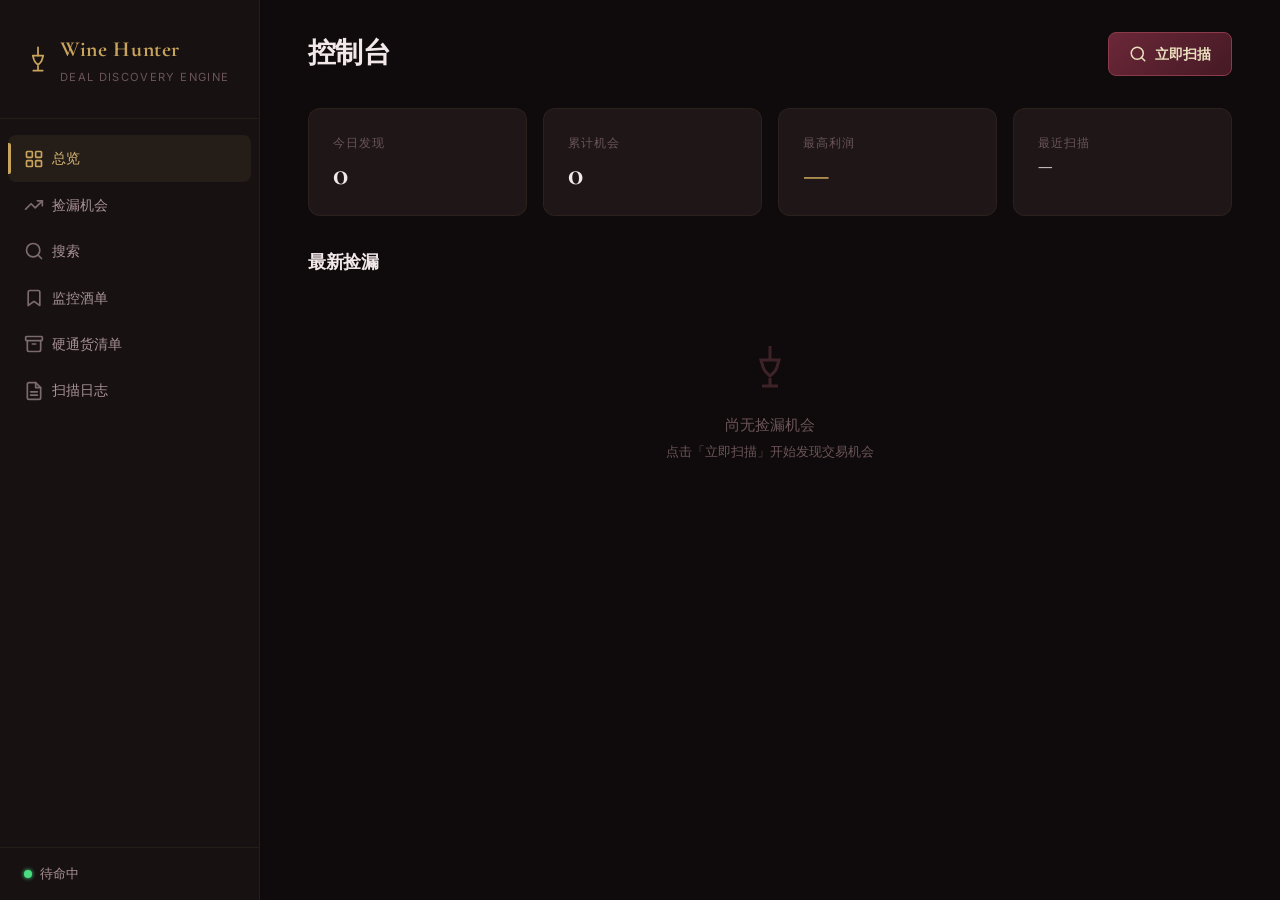
==== static/index.html @ 41a46a7b "Refactor: flatten directory structure for Zeabur deployment" ====
<!DOCTYPE html>
<html lang="zh-CN">

<head>
    <meta charset="UTF-8">
    <meta name="viewport" content="width=device-width, initial-scale=1.0, viewport-fit=cover">
    <title>Wine Deal Hunter — 葡萄酒捡漏助手</title>
    <meta name="description" content="全球葡萄酒价格比对，发现有利可图的保值酒交易机会">
    <link rel="stylesheet" href="/static/style.css">
    <!-- Favicon -->
    <link rel="icon"
        href="data:image/svg+xml,<svg xmlns='http://www.w3.org/2000/svg' viewBox='0 0 24 24' fill='%238b3a4a'><path d='M7 2v2h1v4.17L3.5 13.5c-.78.78-.78 2.05 0 2.83L7.17 20H16.83l3.67-3.67c.78-.78.78-2.05 0-2.83L16 8.17V4h1V2H7z'/></svg>">
    <!-- Apple Touch -->
    <meta name="apple-mobile-web-app-capable" content="yes">
    <meta name="apple-mobile-web-app-status-bar-style" content="black-translucent">
    <meta name="theme-color" content="#0f0a0b">
</head>

<body>
    <!-- ===== 桌面侧边栏 ===== -->
    <nav class="sidebar" aria-label="主导航">
        <div class="sidebar-header">
            <div class="logo">
                <svg viewBox="0 0 24 24" fill="none" stroke="currentColor" stroke-width="1.5" stroke-linecap="round"
                    stroke-linejoin="round">
                    <path d="M8 22h8M12 18v4M12 2v7" />
                    <path d="M7.5 9h9l-1 3.5c-.3 1-.8 1.9-1.5 2.6L12 17l-2-1.9A7.5 7.5 0 0 1 8.5 12.5L7.5 9z" />
                </svg>
                <div>
                    <div class="logo-text">Wine Hunter</div>
                    <div class="logo-sub">Deal Discovery Engine</div>
                </div>
            </div>
        </div>

        <ul class="nav-menu" role="menubar">
            <li class="nav-item active" data-page="dashboard" role="menuitem" tabindex="0">
                <!-- Grid/Dashboard icon -->
                <svg viewBox="0 0 24 24" fill="none" stroke="currentColor" stroke-width="2" stroke-linecap="round"
                    stroke-linejoin="round">
                    <rect x="3" y="3" width="7" height="7" rx="1" />
                    <rect x="14" y="3" width="7" height="7" rx="1" />
                    <rect x="3" y="14" width="7" height="7" rx="1" />
                    <rect x="14" y="14" width="7" height="7" rx="1" />
                </svg>
                <span>总览</span>
            </li>
            <li class="nav-item" data-page="opportunities" role="menuitem" tabindex="0">
                <!-- TrendingUp icon -->
                <svg viewBox="0 0 24 24" fill="none" stroke="currentColor" stroke-width="2" stroke-linecap="round"
                    stroke-linejoin="round">
                    <polyline points="22 7 13.5 15.5 8.5 10.5 2 17" />
                    <polyline points="16 7 22 7 22 13" />
                </svg>
                <span>捡漏机会</span>
            </li>
            <li class="nav-item" data-page="search" role="menuitem" tabindex="0">
                <!-- Search icon -->
                <svg viewBox="0 0 24 24" fill="none" stroke="currentColor" stroke-width="2" stroke-linecap="round"
                    stroke-linejoin="round">
                    <circle cx="11" cy="11" r="8" />
                    <line x1="21" y1="21" x2="16.65" y2="16.65" />
                </svg>
                <span>搜索</span>
            </li>
            <li class="nav-item" data-page="watchlist" role="menuitem" tabindex="0">
                <!-- Bookmark icon -->
                <svg viewBox="0 0 24 24" fill="none" stroke="currentColor" stroke-width="2" stroke-linecap="round"
                    stroke-linejoin="round">
                    <path d="M19 21l-7-5-7 5V5a2 2 0 0 1 2-2h10a2 2 0 0 1 2 2z" />
                </svg>
                <span>监控酒单</span>
            </li>
            <li class="nav-item" data-page="wines" role="menuitem" tabindex="0">
                <!-- Archive icon -->
                <svg viewBox="0 0 24 24" fill="none" stroke="currentColor" stroke-width="2" stroke-linecap="round"
                    stroke-linejoin="round">
                    <rect x="2" y="3" width="20" height="5" rx="1" />
                    <path d="M4 8v11a2 2 0 0 0 2 2h12a2 2 0 0 0 2-2V8" />
                    <path d="M10 12h4" />
                </svg>
                <span>硬通货清单</span>
            </li>
            <li class="nav-item" data-page="logs" role="menuitem" tabindex="0">
                <!-- FileText icon -->
                <svg viewBox="0 0 24 24" fill="none" stroke="currentColor" stroke-width="2" stroke-linecap="round"
                    stroke-linejoin="round">
                    <path d="M14 2H6a2 2 0 0 0-2 2v16a2 2 0 0 0 2 2h12a2 2 0 0 0 2-2V8z" />
                    <polyline points="14 2 14 8 20 8" />
                    <line x1="16" y1="13" x2="8" y2="13" />
                    <line x1="16" y1="17" x2="8" y2="17" />
                </svg>
                <span>扫描日志</span>
            </li>
        </ul>

        <div class="sidebar-footer">
            <div class="scan-indicator" id="sidebarStatus">
                <span class="scan-dot"></span>
                <span>待命中</span>
            </div>
        </div>
    </nav>

    <!-- ===== 移动端底部导航 ===== -->
    <nav class="mobile-nav" aria-label="移动导航">
        <ul class="mobile-nav-items" role="menubar">
            <li class="mobile-nav-item active" data-page="dashboard" role="menuitem">
                <svg viewBox="0 0 24 24" fill="none" stroke="currentColor" stroke-width="2" stroke-linecap="round"
                    stroke-linejoin="round">
                    <rect x="3" y="3" width="7" height="7" rx="1" />
                    <rect x="14" y="3" width="7" height="7" rx="1" />
                    <rect x="3" y="14" width="7" height="7" rx="1" />
                    <rect x="14" y="14" width="7" height="7" rx="1" />
                </svg>
                <span>总览</span>
            </li>
            <li class="mobile-nav-item" data-page="opportunities" role="menuitem">
                <svg viewBox="0 0 24 24" fill="none" stroke="currentColor" stroke-width="2" stroke-linecap="round"
                    stroke-linejoin="round">
                    <polyline points="22 7 13.5 15.5 8.5 10.5 2 17" />
                    <polyline points="16 7 22 7 22 13" />
                </svg>
                <span>捡漏</span>
            </li>
            <li class="mobile-nav-item" data-page="search" role="menuitem">
                <svg viewBox="0 0 24 24" fill="none" stroke="currentColor" stroke-width="2" stroke-linecap="round"
                    stroke-linejoin="round">
                    <circle cx="11" cy="11" r="8" />
                    <line x1="21" y1="21" x2="16.65" y2="16.65" />
                </svg>
                <span>搜索</span>
            </li>
            <li class="mobile-nav-item" data-page="watchlist" role="menuitem">
                <svg viewBox="0 0 24 24" fill="none" stroke="currentColor" stroke-width="2" stroke-linecap="round"
                    stroke-linejoin="round">
                    <path d="M19 21l-7-5-7 5V5a2 2 0 0 1 2-2h10a2 2 0 0 1 2 2z" />
                </svg>
                <span>监控</span>
            </li>
            <li class="mobile-nav-item" data-page="wines" role="menuitem">
                <svg viewBox="0 0 24 24" fill="none" stroke="currentColor" stroke-width="2" stroke-linecap="round"
                    stroke-linejoin="round">
                    <rect x="2" y="3" width="20" height="5" rx="1" />
                    <path d="M4 8v11a2 2 0 0 0 2 2h12a2 2 0 0 0 2-2V8" />
                    <path d="M10 12h4" />
                </svg>
                <span>清单</span>
            </li>
        </ul>
    </nav>

    <!-- ===== 主内容 ===== -->
    <main class="main">

        <!-- ===== Dashboard ===== -->
        <section class="page active" id="page-dashboard">
            <div class="page-header">
                <h1 class="page-title">控制台</h1>
                <button class="btn btn-primary" id="btnScan" onclick="triggerScan()" aria-label="立即扫描">
                    <svg viewBox="0 0 24 24" fill="none" stroke="currentColor" stroke-width="2" stroke-linecap="round"
                        stroke-linejoin="round">
                        <circle cx="11" cy="11" r="8" />
                        <line x1="21" y1="21" x2="16.65" y2="16.65" />
                    </svg>
                    立即扫描
                </button>
            </div>

            <!-- 扫描状态面板 -->
            <div class="scan-panel" id="scanPanel">
                <div class="scan-panel-header">
                    <div class="scan-panel-title">
                        <svg viewBox="0 0 24 24" fill="none" stroke="currentColor" stroke-width="2"
                            stroke-linecap="round" stroke-linejoin="round">
                            <path d="M21 12a9 9 0 1 1-6.219-8.56" />
                        </svg>
                        <span>正在扫描全球价格…</span>
                    </div>
                    <span id="scanTimer" style="font-size:0.8rem;color:var(--text-muted);">0s</span>
                </div>
                <div class="scan-progress">
                    <div class="progress-bar-track">
                        <div class="progress-bar-fill" id="scanProgressBar"></div>
                    </div>
                    <div class="scan-stats">
                        <div class="scan-stat">已扫描 <strong id="scanScanned">0</strong> / <span id="scanTotal">0</span> 款
                        </div>
                        <div class="scan-stat">发现 <strong id="scanFound">0</strong> 条机会</div>
                        <div class="scan-stat">错误 <strong id="scanErrors">0</strong></div>
                    </div>
                </div>
                <div class="scan-log" id="scanLog"></div>
            </div>

            <!-- 统计卡 -->
            <div class="stats-row">
                <div class="stat-card">
                    <div class="stat-label">今日发现</div>
                    <div class="stat-value" id="todayOpps">0</div>
                </div>
                <div class="stat-card">
                    <div class="stat-label">累计机会</div>
                    <div class="stat-value" id="totalOpps">0</div>
                </div>
                <div class="stat-card">
                    <div class="stat-label">最高利润</div>
                    <div class="stat-value gold" id="maxProfit">—</div>
                </div>
                <div class="stat-card">
                    <div class="stat-label">最近扫描</div>
                    <div class="stat-value" id="lastScan" style="font-size:1.1rem;">—</div>
                </div>
            </div>

            <h2 class="section-label">最新捡漏</h2>
            <div id="latestOpps" class="card-list">
                <div class="empty">
                    <svg viewBox="0 0 24 24" fill="none" stroke="currentColor" stroke-width="1.5">
                        <path d="M8 22h8M12 18v4M12 2v7" />
                        <path d="M7.5 9h9l-1 3.5c-.3 1-.8 1.9-1.5 2.6L12 17l-2-1.9A7.5 7.5 0 0 1 8.5 12.5L7.5 9z" />
                    </svg>
                    <p>尚无捡漏机会</p>
                    <p class="hint">点击「立即扫描」开始发现交易机会</p>
                </div>
            </div>
        </section>

        <!-- ===== 捡漏机会 ===== -->
        <section class="page" id="page-opportunities">
            <div class="page-header">
                <h1 class="page-title">捡漏机会</h1>
                <select class="select" id="profitFilter" onchange="loadOpportunities()" aria-label="利润率筛选">
                    <option value="0">全部利润率</option>
                    <option value="15">≥ 15%</option>
                    <option value="20">≥ 20%</option>
                    <option value="30">≥ 30%</option>
                    <option value="50">≥ 50%</option>
                </select>
            </div>
            <div id="oppsList" class="card-list">
                <div class="empty">
                    <svg viewBox="0 0 24 24" fill="none" stroke="currentColor" stroke-width="1.5">
                        <polyline points="22 7 13.5 15.5 8.5 10.5 2 17" />
                    </svg>
                    <p>暂无数据</p>
                </div>
            </div>
        </section>

        <!-- ===== 搜索 ===== -->
        <section class="page" id="page-search">
            <div class="page-header">
                <h1 class="page-title">搜索</h1>
            </div>
            <div class="search-panel">
                <div class="search-row">
                    <input type="text" id="searchInput" class="input" placeholder="酒名，如 Chateau Lafite Rothschild 2018"
                        aria-label="酒名搜索" onkeypress="if(event.key==='Enter') searchWine()">
                    <select id="searchRegion" class="select" aria-label="产区选择">
                        <option value="default">自动检测</option>
                        <option value="Bordeaux">波尔多</option>
                        <option value="Burgundy">勃艮第</option>
                        <option value="Italy">意大利</option>
                        <option value="Champagne">香槟</option>
                        <option value="Rhone">罗纳河谷</option>
                        <option value="USA">美国</option>
                        <option value="Australia">澳洲</option>
                    </select>
                    <button class="btn btn-primary" onclick="searchWine()" aria-label="搜索">
                        <svg viewBox="0 0 24 24" fill="none" stroke="currentColor" stroke-width="2"
                            stroke-linecap="round" stroke-linejoin="round">
                            <circle cx="11" cy="11" r="8" />
                            <line x1="21" y1="21" x2="16.65" y2="16.65" />
                        </svg>
                        搜索
                    </button>
                </div>
            </div>
            <div id="searchResults"></div>
        </section>

        <!-- ===== 监控酒单 ===== -->
        <section class="page" id="page-watchlist">
            <div class="page-header">
                <h1 class="page-title">监控酒单</h1>
                <button class="btn btn-ghost" onclick="toggleWatchlistForm()" aria-label="添加酒款">
                    <svg viewBox="0 0 24 24" fill="none" stroke="currentColor" stroke-width="2" stroke-linecap="round"
                        stroke-linejoin="round">
                        <line x1="12" y1="5" x2="12" y2="19" />
                        <line x1="5" y1="12" x2="19" y2="12" />
                    </svg>
                    添加
                </button>
            </div>
            <div class="watchlist-form" id="watchForm">
                <div class="search-row">
                    <input type="text" id="watchName" class="input" placeholder="酒名" aria-label="监控酒名">
                    <input type="number" id="watchPrice" class="input" placeholder="目标价 USD" style="max-width:160px"
                        aria-label="目标价格">
                    <button class="btn btn-primary" onclick="addWatchlist()">确认</button>
                    <button class="btn btn-ghost" onclick="toggleWatchlistForm()">取消</button>
                </div>
            </div>
            <div id="watchlistItems" class="card-list">
                <div class="empty">
                    <svg viewBox="0 0 24 24" fill="none" stroke="currentColor" stroke-width="1.5">
                        <path d="M19 21l-7-5-7 5V5a2 2 0 0 1 2-2h10a2 2 0 0 1 2 2z" />
                    </svg>
                    <p>监控酒单为空</p>
                    <p class="hint">添加您关注的酒款到这里</p>
                </div>
            </div>
        </section>

        <!-- ===== 硬通货清单 ===== -->
        <section class="page" id="page-wines">
            <div class="page-header">
                <h1 class="page-title">硬通货清单</h1>
            </div>
            <div id="winesList"></div>
        </section>

        <!-- ===== 扫描日志 ===== -->
        <section class="page" id="page-logs">
            <div class="page-header">
                <h1 class="page-title">扫描日志</h1>
            </div>
            <div id="logsList" class="log-list"></div>
        </section>
    </main>

    <!-- Toast -->
    <div id="toast" class="toast" role="alert" aria-live="polite"></div>

    <script src="/static/app.js"></script>
</body>

</html>
---- static/style.css ----
/* ===== Wine Deal Hunter — 酒庄调性专业主题 ===== */
/* Design: 深酒红 × 暗金 / Cormorant Garamond + Inter */
/* Mobile-first / SVG icons / 44px touch targets */

@import url('https://fonts.googleapis.com/css2?family=Cormorant+Garamond:wght@400;500;600;700&family=Inter:wght@300;400;500;600;700&display=swap');

/* ===== Design Tokens ===== */
:root {
    /* 酒庄主色 */
    --wine-900: #1a0a0e;
    --wine-800: #2d1018;
    --wine-700: #451a25;
    --wine-600: #6b2738;
    --wine-500: #8b3a4a;
    --wine-400: #a85d6b;
    --wine-300: #c4868f;
    --wine-200: #dbb0b5;
    --wine-100: #f0d8db;

    /* 暗金点缀 */
    --gold-500: #c9a55c;
    --gold-400: #d4b574;
    --gold-300: #dfca97;
    --gold-200: #ebe0be;
    --gold-100: #f5eed9;

    /* 背景层 */
    --bg-base: #0f0a0b;
    --bg-surface: #171112;
    --bg-elevated: #1e1617;
    --bg-overlay: rgba(26, 10, 14, 0.92);

    /* 文本 */
    --text-primary: #f2e8ea;
    --text-secondary: #a89194;
    --text-muted: #6b5559;
    --text-inverse: #0f0a0b;

    /* 功能色 */
    --success: #4ade80;
    --success-dim: rgba(74, 222, 128, 0.12);
    --warning: #facc15;
    --warning-dim: rgba(250, 204, 21, 0.12);
    --danger: #f87171;
    --danger-dim: rgba(248, 113, 113, 0.12);
    --info: #60a5fa;
    --info-dim: rgba(96, 165, 250, 0.12);

    /* 边框 & 分割 */
    --border: rgba(200, 165, 92, 0.08);
    --border-subtle: rgba(255, 255, 255, 0.04);
    --border-accent: rgba(200, 165, 92, 0.2);

    /* 间距 */
    --space-xs: 0.25rem;
    --space-sm: 0.5rem;
    --space-md: 1rem;
    --space-lg: 1.5rem;
    --space-xl: 2rem;
    --space-2xl: 3rem;

    /* 圆角 */
    --radius-sm: 8px;
    --radius-md: 12px;
    --radius-lg: 16px;

    /* 阴影 */
    --shadow-sm: 0 1px 3px rgba(0, 0, 0, 0.3);
    --shadow-md: 0 4px 12px rgba(0, 0, 0, 0.4);
    --shadow-lg: 0 8px 30px rgba(0, 0, 0, 0.5);
    --shadow-glow: 0 0 20px rgba(200, 165, 92, 0.08);

    /* 过渡 */
    --transition-fast: 150ms cubic-bezier(0.4, 0, 0.2, 1);
    --transition-base: 250ms cubic-bezier(0.4, 0, 0.2, 1);
    --transition-slow: 400ms cubic-bezier(0.4, 0, 0.2, 1);

    /* 侧边栏 */
    --sidebar-w: 260px;

    /* Z-index scale */
    --z-base: 0;
    --z-dropdown: 10;
    --z-sticky: 20;
    --z-overlay: 30;
    --z-modal: 40;
    --z-toast: 50;
}

/* ===== Reset ===== */
*,
*::before,
*::after {
    box-sizing: border-box;
    margin: 0;
    padding: 0;
}

html {
    font-size: 16px;
    scroll-behavior: smooth;
    -webkit-text-size-adjust: 100%;
}

body {
    font-family: 'Inter', -apple-system, BlinkMacSystemFont, 'Segoe UI', sans-serif;
    background: var(--bg-base);
    color: var(--text-primary);
    line-height: 1.6;
    display: flex;
    min-height: 100vh;
    overflow-x: hidden;
    -webkit-font-smoothing: antialiased;
}

h1,
h2,
h3 {
    font-family: 'Cormorant Garamond', 'Georgia', serif;
    font-weight: 600;
    letter-spacing: -0.02em;
    color: var(--text-primary);
}

/* ===== 侧边栏 ===== */
.sidebar {
    position: fixed;
    left: 0;
    top: 0;
    bottom: 0;
    width: var(--sidebar-w);
    background: var(--bg-surface);
    border-right: 1px solid var(--border);
    display: flex;
    flex-direction: column;
    z-index: var(--z-sticky);
    transition: transform var(--transition-base);
}

.sidebar-header {
    padding: var(--space-xl) var(--space-lg);
    border-bottom: 1px solid var(--border);
}

.logo {
    display: flex;
    align-items: center;
    gap: var(--space-sm);
}

.logo svg {
    width: 28px;
    height: 28px;
    color: var(--gold-500);
    flex-shrink: 0;
}

.logo-text {
    font-family: 'Cormorant Garamond', serif;
    font-size: 1.35rem;
    font-weight: 700;
    color: var(--gold-500);
    letter-spacing: 0.03em;
}

.logo-sub {
    font-size: 0.7rem;
    color: var(--text-muted);
    text-transform: uppercase;
    letter-spacing: 0.12em;
    margin-top: 2px;
}

.nav-menu {
    list-style: none;
    padding: var(--space-md) var(--space-sm);
    flex: 1;
    overflow-y: auto;
}

.nav-item {
    display: flex;
    align-items: center;
    gap: var(--space-sm);
    padding: 0.75rem var(--space-md);
    border-radius: var(--radius-sm);
    cursor: pointer;
    color: var(--text-secondary);
    font-weight: 500;
    font-size: 0.875rem;
    transition: all var(--transition-fast);
    min-height: 44px;
    /* 44px 触控目标 */
    user-select: none;
    position: relative;
}

.nav-item svg {
    width: 20px;
    height: 20px;
    flex-shrink: 0;
    opacity: 0.7;
    transition: opacity var(--transition-fast);
}

.nav-item:hover {
    background: rgba(255, 255, 255, 0.03);
    color: var(--text-primary);
}

.nav-item:hover svg {
    opacity: 1;
}

.nav-item.active {
    background: rgba(200, 165, 92, 0.08);
    color: var(--gold-400);
}

.nav-item.active svg {
    color: var(--gold-500);
    opacity: 1;
}

.nav-item.active::before {
    content: '';
    position: absolute;
    left: 0;
    top: 8px;
    bottom: 8px;
    width: 3px;
    background: var(--gold-500);
    border-radius: 0 2px 2px 0;
}

/* 扫描状态栏 */
.sidebar-footer {
    padding: var(--space-md) var(--space-lg);
    border-top: 1px solid var(--border);
}

.scan-indicator {
    display: flex;
    align-items: center;
    gap: var(--space-sm);
    font-size: 0.8rem;
    color: var(--text-secondary);
}

.scan-dot {
    width: 8px;
    height: 8px;
    border-radius: 50%;
    background: var(--success);
    box-shadow: 0 0 4px var(--success);
    flex-shrink: 0;
}

.scan-dot.active {
    background: var(--warning);
    box-shadow: 0 0 6px var(--warning);
    animation: blink 1s infinite;
}

@keyframes blink {
    50% {
        opacity: 0.3;
    }
}

/* ===== 主内容 ===== */
.main {
    margin-left: var(--sidebar-w);
    flex: 1;
    padding: var(--space-xl) var(--space-2xl);
    min-height: 100vh;
}

/* ===== 页面切换 ===== */
.page {
    display: none;
}

.page.active {
    display: block;
    animation: pageIn var(--transition-slow) ease;
}

@keyframes pageIn {
    from {
        opacity: 0;
        transform: translateY(6px);
    }

    to {
        opacity: 1;
        transform: translateY(0);
    }
}

/* ===== 页头 ===== */
.page-header {
    display: flex;
    align-items: center;
    justify-content: space-between;
    margin-bottom: var(--space-xl);
    gap: var(--space-md);
    flex-wrap: wrap;
}

.page-title {
    font-size: 1.75rem;
    line-height: 1.2;
}

/* ===== 按钮 ===== */
.btn {
    display: inline-flex;
    align-items: center;
    justify-content: center;
    gap: var(--space-sm);
    padding: 0.625rem 1.25rem;
    border: none;
    border-radius: var(--radius-sm);
    font-family: inherit;
    font-weight: 600;
    font-size: 0.875rem;
    cursor: pointer;
    transition: all var(--transition-fast);
    min-height: 44px;
    white-space: nowrap;
    text-decoration: none;
}

.btn svg {
    width: 18px;
    height: 18px;
}

.btn-primary {
    background: linear-gradient(135deg, var(--wine-600), var(--wine-700));
    color: var(--gold-200);
    border: 1px solid var(--wine-500);
}

.btn-primary:hover {
    background: linear-gradient(135deg, var(--wine-500), var(--wine-600));
    box-shadow: var(--shadow-md);
}

.btn-primary:active {
    transform: scale(0.98);
}

.btn-ghost {
    background: transparent;
    color: var(--text-secondary);
    border: 1px solid var(--border-accent);
}

.btn-ghost:hover {
    background: rgba(255, 255, 255, 0.03);
    color: var(--text-primary);
}

.btn-sm {
    padding: 0.375rem 0.75rem;
    font-size: 0.8125rem;
    min-height: 36px;
}

.btn-danger {
    background: var(--danger-dim);
    color: var(--danger);
    border: 1px solid rgba(248, 113, 113, 0.15);
}

.btn-danger:hover {
    background: rgba(248, 113, 113, 0.2);
}

.btn-icon-only {
    width: 44px;
    padding: 0;
}

/* ===== 统计卡片 ===== */
.stats-row {
    display: grid;
    grid-template-columns: repeat(4, 1fr);
    gap: var(--space-md);
    margin-bottom: var(--space-xl);
}

.stat-card {
    background: var(--bg-elevated);
    border: 1px solid var(--border);
    border-radius: var(--radius-md);
    padding: var(--space-lg);
    transition: border-color var(--transition-fast);
}

.stat-card:hover {
    border-color: var(--border-accent);
}

.stat-label {
    font-size: 0.75rem;
    color: var(--text-muted);
    text-transform: uppercase;
    letter-spacing: 0.08em;
    margin-bottom: var(--space-xs);
}

.stat-value {
    font-family: 'Cormorant Garamond', serif;
    font-size: 2rem;
    font-weight: 700;
    color: var(--text-primary);
    line-height: 1.1;
}

.stat-value.gold {
    color: var(--gold-500);
}

.stat-value.success {
    color: var(--success);
}

/* ===== 扫描状态面板 ===== */
.scan-panel {
    background: var(--bg-elevated);
    border: 1px solid var(--border);
    border-radius: var(--radius-md);
    margin-bottom: var(--space-xl);
    overflow: hidden;
    display: none;
}

.scan-panel.active {
    display: block;
}

.scan-panel-header {
    display: flex;
    align-items: center;
    justify-content: space-between;
    padding: var(--space-md) var(--space-lg);
    border-bottom: 1px solid var(--border-subtle);
}

.scan-panel-title {
    font-size: 0.875rem;
    font-weight: 600;
    color: var(--gold-400);
    display: flex;
    align-items: center;
    gap: var(--space-sm);
}

.scan-panel-title svg {
    width: 18px;
    height: 18px;
    animation: spin 2s linear infinite;
}

@keyframes spin {
    to {
        transform: rotate(360deg);
    }
}

.scan-progress {
    padding: var(--space-md) var(--space-lg);
}

.progress-bar-track {
    width: 100%;
    height: 4px;
    background: var(--border-subtle);
    border-radius: 2px;
    overflow: hidden;
    margin-bottom: var(--space-sm);
}

.progress-bar-fill {
    height: 100%;
    background: linear-gradient(90deg, var(--gold-500), var(--wine-500));
    border-radius: 2px;
    transition: width var(--transition-base);
    width: 0%;
}

.scan-stats {
    display: flex;
    gap: var(--space-xl);
    font-size: 0.8125rem;
    color: var(--text-secondary);
    flex-wrap: wrap;
}

.scan-stat {
    display: flex;
    align-items: center;
    gap: 6px;
}

.scan-stat strong {
    color: var(--text-primary);
    font-weight: 600;
}

.scan-log {
    max-height: 180px;
    overflow-y: auto;
    padding: 0 var(--space-lg) var(--space-md);
    font-family: 'SF Mono', 'Fira Code', monospace;
    font-size: 0.75rem;
    line-height: 1.8;
    color: var(--text-muted);
}

.scan-log-entry {
    padding: 2px 0;
}

.scan-log-entry.found {
    color: var(--success);
}

.scan-log-entry.error {
    color: var(--danger);
}

.scan-log-entry.info {
    color: var(--text-secondary);
}

/* ===== Section ===== */
.section-label {
    font-family: 'Cormorant Garamond', serif;
    font-size: 1.15rem;
    font-weight: 600;
    margin-bottom: var(--space-md);
    color: var(--text-primary);
}

/* ===== 机会卡片 ===== */
.card-list {
    display: flex;
    flex-direction: column;
    gap: var(--space-sm);
}

.deal-card {
    background: var(--bg-elevated);
    border: 1px solid var(--border);
    border-radius: var(--radius-md);
    padding: var(--space-lg);
    transition: all var(--transition-fast);
    cursor: pointer;
}

.deal-card:hover {
    border-color: var(--border-accent);
    box-shadow: var(--shadow-glow);
}

.deal-row {
    display: flex;
    align-items: start;
    justify-content: space-between;
    gap: var(--space-md);
}

.deal-info {
    flex: 1;
    min-width: 0;
}

.deal-name {
    font-family: 'Cormorant Garamond', serif;
    font-size: 1.1rem;
    font-weight: 600;
    margin-bottom: 4px;
    color: var(--text-primary);
}

.deal-meta {
    display: flex;
    gap: var(--space-md);
    flex-wrap: wrap;
    font-size: 0.8125rem;
    color: var(--text-secondary);
    margin-top: var(--space-sm);
}

.deal-meta-item {
    display: flex;
    align-items: center;
    gap: 4px;
}

.deal-meta-item svg {
    width: 14px;
    height: 14px;
    opacity: 0.6;
}

.deal-meta-item strong {
    color: var(--text-primary);
    font-weight: 600;
}

.deal-badges {
    display: flex;
    gap: var(--space-sm);
    flex-wrap: wrap;
    margin-top: 6px;
}

.badge {
    display: inline-flex;
    align-items: center;
    padding: 3px 10px;
    border-radius: 100px;
    font-size: 0.75rem;
    font-weight: 600;
    letter-spacing: 0.01em;
    white-space: nowrap;
}

.badge-profit {
    background: var(--success-dim);
    color: var(--success);
    border: 1px solid rgba(74, 222, 128, 0.15);
}

.badge-profit.hot {
    background: rgba(250, 204, 21, 0.12);
    color: var(--warning);
    border-color: rgba(250, 204, 21, 0.15);
}

.badge-profit.fire {
    background: var(--danger-dim);
    color: var(--danger);
    border-color: rgba(248, 113, 113, 0.15);
}

.badge-region {
    background: rgba(200, 165, 92, 0.08);
    color: var(--gold-400);
    border: 1px solid rgba(200, 165, 92, 0.12);
}

.badge-score {
    background: var(--info-dim);
    color: var(--info);
    border: 1px solid rgba(96, 165, 250, 0.12);
}

.deal-right {
    display: flex;
    flex-direction: column;
    align-items: flex-end;
    gap: var(--space-sm);
    flex-shrink: 0;
}

.deal-profit {
    font-family: 'Cormorant Garamond', serif;
    font-size: 1.6rem;
    font-weight: 700;
    color: var(--success);
    line-height: 1;
}

.deal-profit.hot {
    color: var(--warning);
}

.deal-profit.fire {
    color: var(--danger);
}

/* ===== 搜索区 ===== */
.search-panel {
    background: var(--bg-elevated);
    border: 1px solid var(--border);
    border-radius: var(--radius-md);
    padding: var(--space-lg);
    margin-bottom: var(--space-xl);
}

.search-row {
    display: flex;
    gap: var(--space-sm);
    flex-wrap: wrap;
    align-items: stretch;
}

.input {
    flex: 1;
    min-width: 200px;
    padding: 0.625rem var(--space-md);
    background: var(--bg-base);
    border: 1px solid var(--border);
    border-radius: var(--radius-sm);
    color: var(--text-primary);
    font-family: inherit;
    font-size: 0.9375rem;
    transition: border-color var(--transition-fast);
    min-height: 44px;
}

.input:focus {
    outline: none;
    border-color: var(--gold-500);
    box-shadow: 0 0 0 3px rgba(200, 165, 92, 0.1);
}

.input::placeholder {
    color: var(--text-muted);
}

.select {
    padding: 0.625rem var(--space-md);
    background: var(--bg-base);
    border: 1px solid var(--border);
    border-radius: var(--radius-sm);
    color: var(--text-primary);
    font-family: inherit;
    font-size: 0.875rem;
    min-height: 44px;
    cursor: pointer;
}

.select:focus {
    outline: none;
    border-color: var(--gold-500);
}

/* ===== 搜索结果 ===== */
.result-card {
    background: var(--bg-elevated);
    border: 1px solid var(--border);
    border-radius: var(--radius-md);
    overflow: hidden;
}

.result-header {
    display: flex;
    align-items: center;
    justify-content: space-between;
    padding: var(--space-lg);
    border-bottom: 1px solid var(--border-subtle);
}

.result-title {
    font-family: 'Cormorant Garamond', serif;
    font-size: 1.2rem;
    font-weight: 600;
}

.result-grid {
    display: grid;
    grid-template-columns: repeat(auto-fit, minmax(160px, 1fr));
    gap: var(--space-md);
    padding: var(--space-lg);
}

.result-item {
    display: flex;
    flex-direction: column;
    gap: 4px;
}

.result-label {
    font-size: 0.6875rem;
    color: var(--text-muted);
    text-transform: uppercase;
    letter-spacing: 0.08em;
}

.result-value {
    font-size: 1.125rem;
    font-weight: 700;
    font-family: 'Cormorant Garamond', serif;
}

.result-value.positive {
    color: var(--success);
}

.result-value.negative {
    color: var(--danger);
}

/* ===== 酒单网格 ===== */
.wine-group {
    margin-bottom: var(--space-xl);
}

.wine-group-title {
    font-family: 'Cormorant Garamond', serif;
    font-size: 1rem;
    font-weight: 600;
    margin-bottom: var(--space-sm);
    padding-left: var(--space-md);
    border-left: 2px solid var(--gold-500);
    color: var(--gold-400);
}

.wine-grid {
    display: grid;
    grid-template-columns: repeat(auto-fill, minmax(260px, 1fr));
    gap: var(--space-sm);
}

.wine-chip {
    display: flex;
    align-items: center;
    gap: var(--space-sm);
    padding: var(--space-md);
    background: var(--bg-elevated);
    border: 1px solid var(--border);
    border-radius: var(--radius-sm);
    cursor: pointer;
    transition: all var(--transition-fast);
    min-height: 44px;
}

.wine-chip:hover {
    border-color: var(--border-accent);
    background: var(--bg-overlay);
}

.wine-chip svg {
    width: 18px;
    height: 18px;
    color: var(--wine-400);
    flex-shrink: 0;
}

.wine-chip-info {
    display: flex;
    flex-direction: column;
    min-width: 0;
}

.wine-chip-name {
    font-size: 0.875rem;
    font-weight: 600;
    white-space: nowrap;
    overflow: hidden;
    text-overflow: ellipsis;
}

.wine-chip-region {
    font-size: 0.75rem;
    color: var(--text-muted);
}

/* ===== 日志 ===== */
.log-list {
    display: flex;
    flex-direction: column;
    gap: var(--space-sm);
}

.log-entry {
    display: flex;
    align-items: center;
    justify-content: space-between;
    gap: var(--space-md);
    padding: var(--space-md) var(--space-lg);
    background: var(--bg-elevated);
    border: 1px solid var(--border);
    border-radius: var(--radius-sm);
    flex-wrap: wrap;
}

.log-left {
    display: flex;
    align-items: center;
    gap: var(--space-sm);
}

.log-dot {
    width: 8px;
    height: 8px;
    border-radius: 50%;
    background: var(--success);
    flex-shrink: 0;
}

.log-dot.empty {
    background: var(--text-muted);
}

.log-time {
    font-weight: 600;
    font-size: 0.875rem;
}

.log-desc {
    font-size: 0.8125rem;
    color: var(--text-muted);
}

.log-right {
    display: flex;
    gap: var(--space-lg);
    font-size: 0.8125rem;
    color: var(--text-secondary);
}

.log-metric strong {
    color: var(--text-primary);
}

/* ===== Watchlist form ===== */
.watchlist-form {
    background: var(--bg-elevated);
    border: 1px solid var(--border);
    border-radius: var(--radius-md);
    padding: var(--space-lg);
    margin-bottom: var(--space-md);
    display: none;
}

.watchlist-form.show {
    display: block;
}

/* ===== 空态 ===== */
.empty {
    text-align: center;
    padding: var(--space-2xl) var(--space-xl);
    color: var(--text-muted);
}

.empty svg {
    width: 48px;
    height: 48px;
    margin-bottom: var(--space-md);
    opacity: 0.3;
    color: var(--wine-400);
}

.empty p {
    font-size: 0.9375rem;
    margin-bottom: var(--space-xs);
}

.empty .hint {
    font-size: 0.8125rem;
}

/* ===== Toast ===== */
.toast {
    position: fixed;
    bottom: var(--space-xl);
    right: var(--space-xl);
    padding: var(--space-md) var(--space-lg);
    background: var(--bg-surface);
    border: 1px solid var(--border);
    border-radius: var(--radius-sm);
    font-size: 0.875rem;
    font-weight: 500;
    box-shadow: var(--shadow-lg);
    transform: translateY(80px);
    opacity: 0;
    transition: all var(--transition-base);
    z-index: var(--z-toast);
    max-width: 360px;
}

.toast.show {
    transform: translateY(0);
    opacity: 1;
}

.toast.success {
    border-left: 3px solid var(--success);
}

.toast.error {
    border-left: 3px solid var(--danger);
}

.toast.info {
    border-left: 3px solid var(--gold-500);
}

/* ===== Loading ===== */
.loading {
    display: flex;
    align-items: center;
    justify-content: center;
    padding: var(--space-2xl);
    color: var(--text-muted);
    gap: var(--space-sm);
    font-size: 0.875rem;
}

.spinner {
    width: 18px;
    height: 18px;
    border: 2px solid var(--border);
    border-top-color: var(--gold-500);
    border-radius: 50%;
    animation: spin 0.8s linear infinite;
}

/* ===== 移动端底部导航 ===== */
.mobile-nav {
    display: none;
    position: fixed;
    bottom: 0;
    left: 0;
    right: 0;
    background: var(--bg-surface);
    border-top: 1px solid var(--border);
    z-index: var(--z-sticky);
    padding: 6px 0;
    padding-bottom: env(safe-area-inset-bottom, 6px);
}

.mobile-nav-items {
    display: flex;
    justify-content: space-around;
    list-style: none;
}

.mobile-nav-item {
    display: flex;
    flex-direction: column;
    align-items: center;
    gap: 2px;
    padding: 6px 12px;
    cursor: pointer;
    color: var(--text-muted);
    font-size: 0.625rem;
    font-weight: 500;
    min-width: 56px;
    min-height: 44px;
    justify-content: center;
    transition: color var(--transition-fast);
    -webkit-tap-highlight-color: transparent;
}

.mobile-nav-item svg {
    width: 22px;
    height: 22px;
}

.mobile-nav-item.active {
    color: var(--gold-500);
}

/* ===== 响应式 ===== */
@media (max-width: 1024px) {
    .stats-row {
        grid-template-columns: repeat(2, 1fr);
    }
}

@media (max-width: 768px) {
    .sidebar {
        transform: translateX(-100%);
    }

    .main {
        margin-left: 0;
        padding: var(--space-lg) var(--space-md);
        padding-bottom: calc(80px + env(safe-area-inset-bottom, 0px));
    }

    .mobile-nav {
        display: block;
    }

    .stats-row {
        grid-template-columns: repeat(2, 1fr);
        gap: var(--space-sm);
    }

    .stat-card {
        padding: var(--space-md);
    }

    .stat-value {
        font-size: 1.5rem;
    }

    .page-header {
        flex-direction: column;
        align-items: flex-start;
    }

    .page-title {
        font-size: 1.35rem;
    }

    .deal-row {
        flex-direction: column;
    }

    .deal-right {
        flex-direction: row;
        align-items: center;
    }

    .deal-profit {
        font-size: 1.3rem;
    }

    .search-row {
        flex-direction: column;
    }

    .input {
        min-width: unset;
    }

    .wine-grid {
        grid-template-columns: 1fr;
    }

    .result-grid {
        grid-template-columns: repeat(2, 1fr);
    }

    .scan-stats {
        flex-direction: column;
        gap: var(--space-sm);
    }

    .log-entry {
        flex-direction: column;
        align-items: flex-start;
    }
}

@media (max-width: 375px) {
    .stats-row {
        grid-template-columns: 1fr;
    }

    .result-grid {
        grid-template-columns: 1fr;
    }
}

/* ===== prefers-reduced-motion ===== */
@media (prefers-reduced-motion: reduce) {

    *,
    *::before,
    *::after {
        animation-duration: 0.01ms !important;
        transition-duration: 0.01ms !important;
    }
}
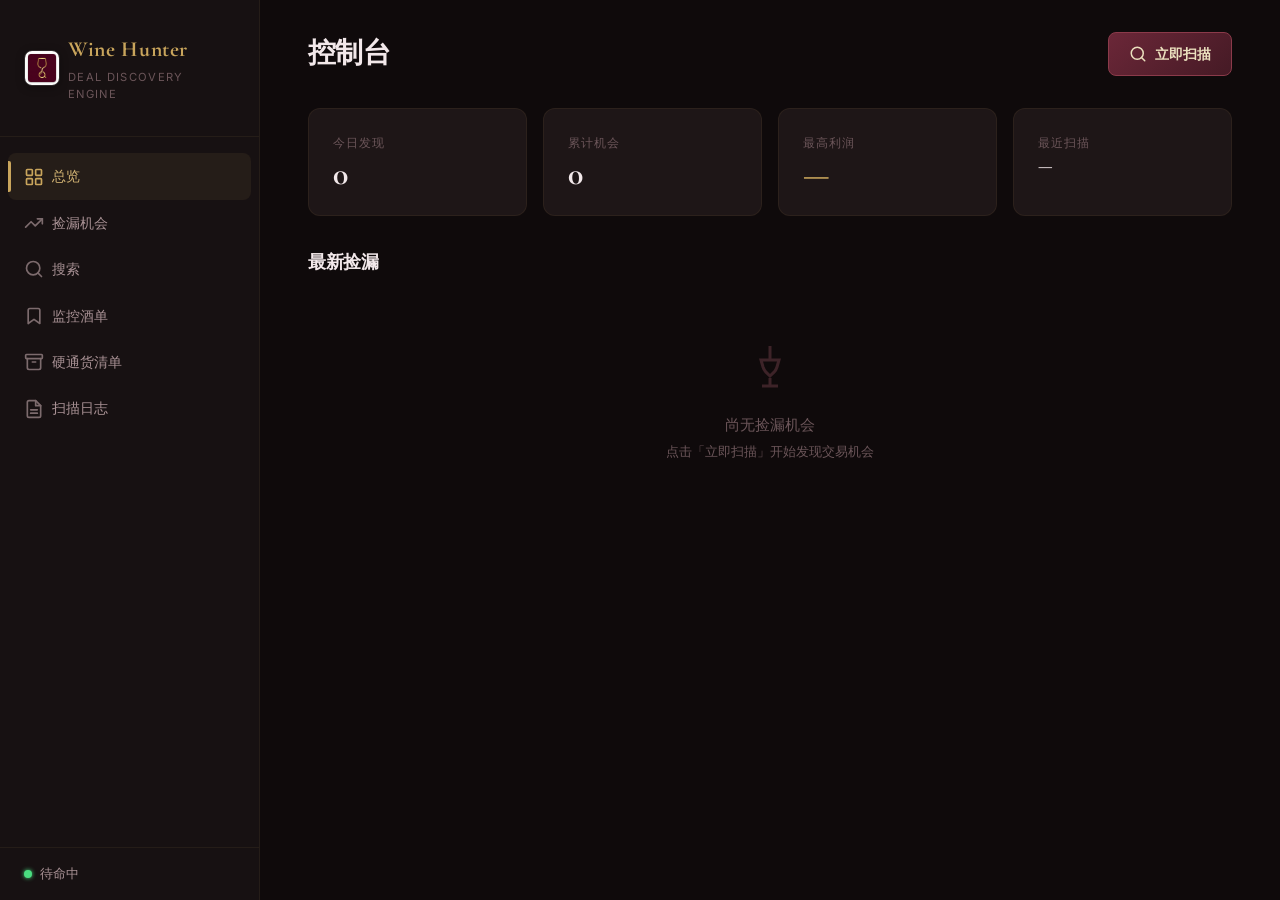
==== commit a14c8f7c: "feat: design and deploy new premium PNG logo - Generated new luxury wine glass icon (gold on burgund" ====
--- a/static/index.html
+++ b/static/index.html
@@ -7,12 +7,30 @@
     <title>Wine Deal Hunter — 葡萄酒捡漏助手</title>
     <meta name="description" content="全球葡萄酒价格比对，发现有利可图的保值酒交易机会">
     <link rel="stylesheet" href="/static/style.css">
-    <!-- Favicon -->
-    <link rel="icon"
-        href="data:image/svg+xml,<svg xmlns='http://www.w3.org/2000/svg' viewBox='0 0 24 24' fill='%238b3a4a'><path d='M7 2v2h1v4.17L3.5 13.5c-.78.78-.78 2.05 0 2.83L7.17 20H16.83l3.67-3.67c.78-.78.78-2.05 0-2.83L16 8.17V4h1V2H7z'/></svg>">
-    <!-- Apple Touch -->
+
+    <!-- Favicon / App Icons -->
+    <link rel="icon" type="image/png" href="/static/icon.png">
+    <link rel="shortcut icon" type="image/png" href="/static/icon.png">
+    <link rel="apple-touch-icon" href="/static/apple-touch-icon.png">
+
+    <!-- Open Graph (微信/Facebook/社交分享) -->
+    <meta property="og:type" content="website">
+    <meta property="og:title" content="Wine Deal Hunter — 葡萄酒捡漏助手">
+    <meta property="og:description" content="全球葡萄酒价格比对，发现有利可图的保值酒交易机会">
+    <meta property="og:image" content="https://wh.digirepub.com/static/og-image.jpg">
+    <meta property="og:url" content="https://wh.digirepub.com">
+    <meta property="og:site_name" content="Wine Deal Hunter">
+
+    <!-- Twitter Card -->
+    <meta name="twitter:card" content="summary">
+    <meta name="twitter:title" content="Wine Deal Hunter — 葡萄酒捡漏助手">
+    <meta name="twitter:description" content="全球葡萄酒价格比对，发现有利可图的保值酒交易机会">
+    <meta name="twitter:image" content="https://wh.digirepub.com/static/og-image.jpg">
+
+    <!-- Apple Web App -->
     <meta name="apple-mobile-web-app-capable" content="yes">
     <meta name="apple-mobile-web-app-status-bar-style" content="black-translucent">
+    <meta name="apple-mobile-web-app-title" content="Wine Hunter">
     <meta name="theme-color" content="#0f0a0b">
 </head>
 
@@ -21,11 +39,7 @@
     <nav class="sidebar" aria-label="主导航">
         <div class="sidebar-header">
             <div class="logo">
-                <svg viewBox="0 0 24 24" fill="none" stroke="currentColor" stroke-width="1.5" stroke-linecap="round"
-                    stroke-linejoin="round">
-                    <path d="M8 22h8M12 18v4M12 2v7" />
-                    <path d="M7.5 9h9l-1 3.5c-.3 1-.8 1.9-1.5 2.6L12 17l-2-1.9A7.5 7.5 0 0 1 8.5 12.5L7.5 9z" />
-                </svg>
+                <img src="/static/icon.png" alt="Wine Hunter" class="logo-img">
                 <div>
                     <div class="logo-text">Wine Hunter</div>
                     <div class="logo-sub">Deal Discovery Engine</div>
--- a/static/style.css
+++ b/static/style.css
@@ -153,6 +153,15 @@
     height: 28px;
     color: var(--gold-500);
     flex-shrink: 0;
+}
+
+.logo img {
+    width: 36px;
+    height: 36px;
+    flex-shrink: 0;
+    border-radius: 8px; /* App icon style */
+    box-shadow: 0 2px 8px rgba(0,0,0,0.3);
+    border: 1px solid rgba(255,255,255,0.1);
 }
 
 .logo-text {
